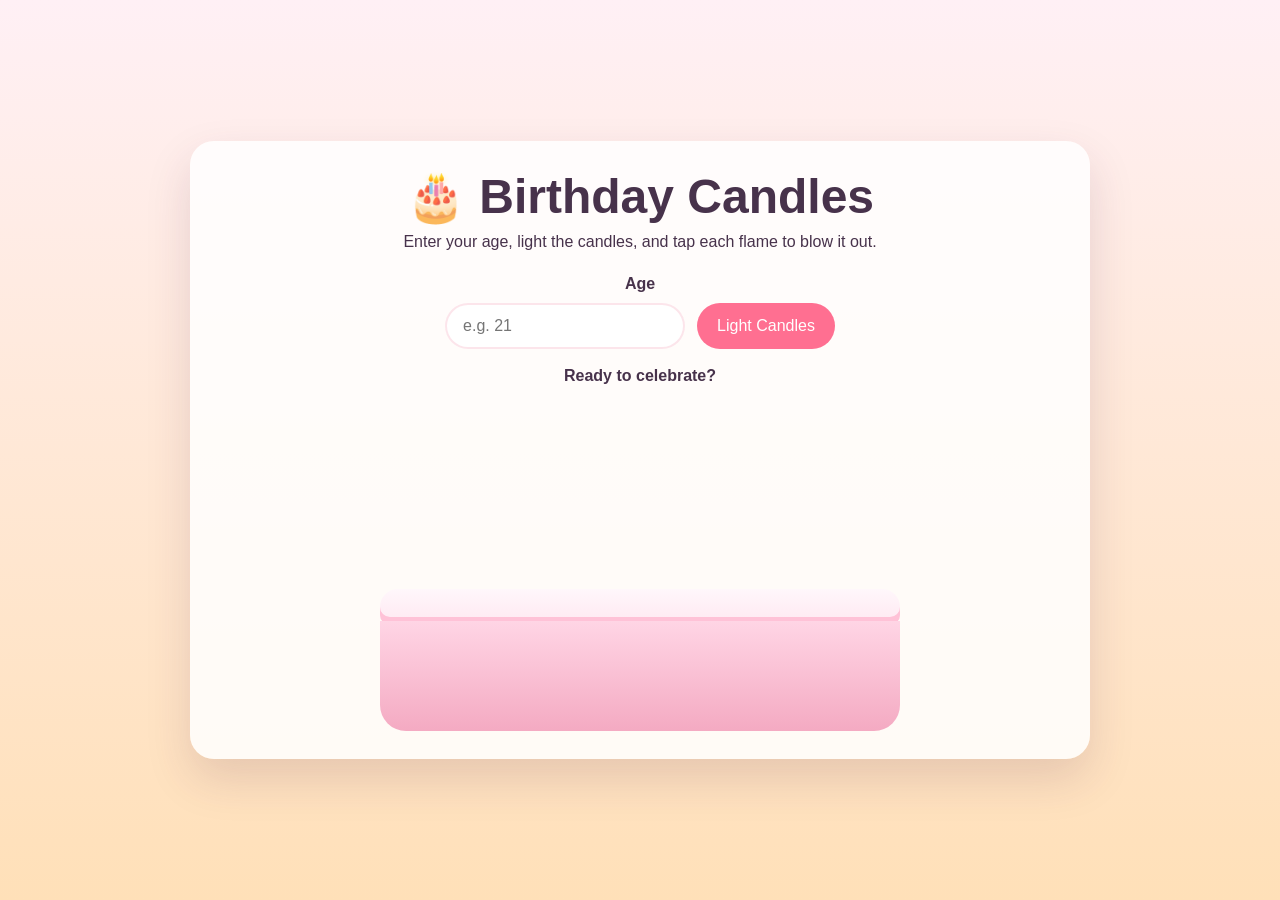
==== index.html @ 6ce31acd "Build birthday candle static site Co-authored-by: RLi43 <33189200+RLi43@users.noreply.github.com>" ====
<!DOCTYPE html>
<html lang="en">
<head>
  <meta charset="UTF-8">
  <meta name="viewport" content="width=device-width, initial-scale=1.0">
  <title>Birthday Candles</title>
  <link rel="stylesheet" href="style.css">
</head>
<body>
  <main class="page">
    <section class="card">
      <h1>🎂 Birthday Candles</h1>
      <p class="intro">Enter your age, light the candles, and tap each flame to blow it out.</p>

      <form id="candle-form" class="controls">
        <label for="age-input">Age</label>
        <div class="input-row">
          <input id="age-input" name="age" type="number" min="1" max="100" inputmode="numeric" placeholder="e.g. 21" required>
          <button type="submit">Light Candles</button>
          <button id="reset-button" type="button" hidden>Relight Candles</button>
        </div>
      </form>

      <p id="message" class="message" aria-live="polite">Ready to celebrate?</p>

      <section id="cake-scene" class="cake-scene" aria-live="polite">
        <div id="candles" class="candles" aria-label="Birthday candles"></div>
        <div class="cake" aria-hidden="true">
          <div class="cake-top"></div>
          <div class="cake-base"></div>
        </div>
      </section>
    </section>
  </main>

  <template id="candle-template">
    <button class="candle" type="button" aria-label="Blow out candle">
      <span class="flame"></span>
      <span class="wick"></span>
      <span class="wax"></span>
    </button>
  </template>

  <script src="script.js"></script>
</body>
</html>
---- style.css ----
:root {
  color-scheme: light;
  --bg-top: #fff0f5;
  --bg-bottom: #ffe0b8;
  --card: rgba(255, 255, 255, 0.86);
  --text: #47324b;
  --accent: #ff6f91;
  --accent-dark: #e95377;
  --cake: #ffd5e5;
  --cake-shadow: #f4aac2;
  --icing: #fff7fb;
}

* {
  box-sizing: border-box;
}

body {
  margin: 0;
  min-height: 100vh;
  font-family: Arial, sans-serif;
  color: var(--text);
  background: linear-gradient(180deg, var(--bg-top), var(--bg-bottom));
}

.page {
  min-height: 100vh;
  display: grid;
  place-items: center;
  padding: 24px;
}

.card {
  width: min(900px, 100%);
  padding: 28px;
  border-radius: 24px;
  background: var(--card);
  box-shadow: 0 20px 45px rgba(86, 42, 76, 0.15);
  text-align: center;
}

h1 {
  margin: 0 0 8px;
  font-size: clamp(2rem, 4vw, 3rem);
}

.intro {
  margin: 0 0 24px;
}

.controls {
  display: grid;
  gap: 10px;
  justify-items: center;
}

.input-row {
  width: 100%;
  display: flex;
  flex-wrap: wrap;
  justify-content: center;
  gap: 12px;
}

label {
  font-weight: 700;
}

input,
button {
  border: 0;
  border-radius: 999px;
  font: inherit;
}

input {
  min-width: min(240px, 100%);
  padding: 14px 18px;
  background: #fff;
  box-shadow: inset 0 0 0 2px rgba(233, 83, 119, 0.15);
}

button {
  padding: 14px 20px;
  background: var(--accent);
  color: #fff;
  cursor: pointer;
  transition: transform 0.15s ease, background 0.15s ease;
}

button:hover,
button:focus-visible {
  background: var(--accent-dark);
  transform: translateY(-1px);
}

.message {
  min-height: 1.5em;
  margin: 18px 0 10px;
  font-weight: 700;
}

.cake-scene {
  position: relative;
  padding-top: 48px;
}

.candles {
  min-height: 150px;
  display: flex;
  flex-wrap: wrap;
  justify-content: center;
  align-items: flex-end;
  gap: 8px 6px;
  margin: 0 auto -10px;
  max-width: 760px;
  position: relative;
  z-index: 1;
}

.candle {
  width: 22px;
  min-width: 22px;
  height: 84px;
  padding: 0;
  position: relative;
  background: transparent;
  border-radius: 10px 10px 6px 6px;
}

.candle:hover,
.candle:focus-visible {
  background: transparent;
  transform: none;
}

.wax,
.wick,
.flame {
  position: absolute;
  left: 50%;
  transform: translateX(-50%);
}

.wax {
  bottom: 0;
  width: 18px;
  height: 58px;
  border-radius: 9px 9px 4px 4px;
  background: repeating-linear-gradient(
    90deg,
    #ff99b2 0,
    #ff99b2 6px,
    #ffd7e4 6px,
    #ffd7e4 12px
  );
  box-shadow: inset 0 -8px 0 rgba(255, 255, 255, 0.18);
}

.wick {
  bottom: 57px;
  width: 3px;
  height: 12px;
  background: #68433b;
  border-radius: 999px;
}

.flame {
  bottom: 64px;
  width: 14px;
  height: 20px;
  border-radius: 50% 50% 50% 50% / 65% 65% 35% 35%;
  background: radial-gradient(circle at 50% 30%, #fff9c8 0 25%, #ffcb66 40%, #ff7b41 70%, rgba(255, 123, 65, 0.8) 100%);
  transform-origin: center bottom;
  animation: flicker 0.8s ease-in-out infinite alternate;
  box-shadow: 0 0 18px rgba(255, 184, 77, 0.75);
}

.candle.out .flame {
  animation: none;
  opacity: 0;
  transform: translateX(-50%) scale(0.2);
  transition: opacity 0.25s ease, transform 0.25s ease;
}

.cake {
  width: min(520px, 90vw);
  margin: 0 auto;
}

.cake-top {
  height: 36px;
  border-radius: 18px 18px 10px 10px;
  background: linear-gradient(180deg, var(--icing), #ffe8f1);
  box-shadow: inset 0 -8px 0 rgba(255, 190, 212, 0.9);
}

.cake-base {
  height: 110px;
  margin-top: -4px;
  border-radius: 0 0 26px 26px;
  background: linear-gradient(180deg, var(--cake), var(--cake-shadow));
}

.celebration {
  position: absolute;
  top: 0;
  left: 50%;
  transform: translateX(-50%);
  width: 100%;
  pointer-events: none;
  font-size: clamp(1.6rem, 4vw, 2.4rem);
  animation: pop-in 0.45s ease;
}

.confetti {
  position: absolute;
  top: 28px;
  left: 50%;
  font-size: 1.5rem;
  animation: confetti-fall 1.6s ease forwards;
}

@keyframes flicker {
  from {
    transform: translateX(-50%) rotate(-3deg) scale(0.96);
  }
  to {
    transform: translateX(-50%) rotate(4deg) scale(1.05);
  }
}

@keyframes pop-in {
  from {
    opacity: 0;
    transform: translateX(-50%) translateY(10px) scale(0.92);
  }
  to {
    opacity: 1;
    transform: translateX(-50%) translateY(0) scale(1);
  }
}

@keyframes confetti-fall {
  from {
    opacity: 0;
    transform: translate(-50%, -10px) rotate(0deg);
  }
  15% {
    opacity: 1;
  }
  to {
    opacity: 0;
    transform: translate(calc(-50% + var(--x)), 170px) rotate(var(--r));
  }
}

@media (max-width: 600px) {
  .card {
    padding: 22px 16px;
  }

  .candle {
    width: 18px;
    min-width: 18px;
    height: 72px;
  }

  .wax {
    width: 14px;
    height: 50px;
  }

  .wick {
    bottom: 49px;
  }

  .flame {
    bottom: 56px;
    width: 12px;
    height: 18px;
  }
}
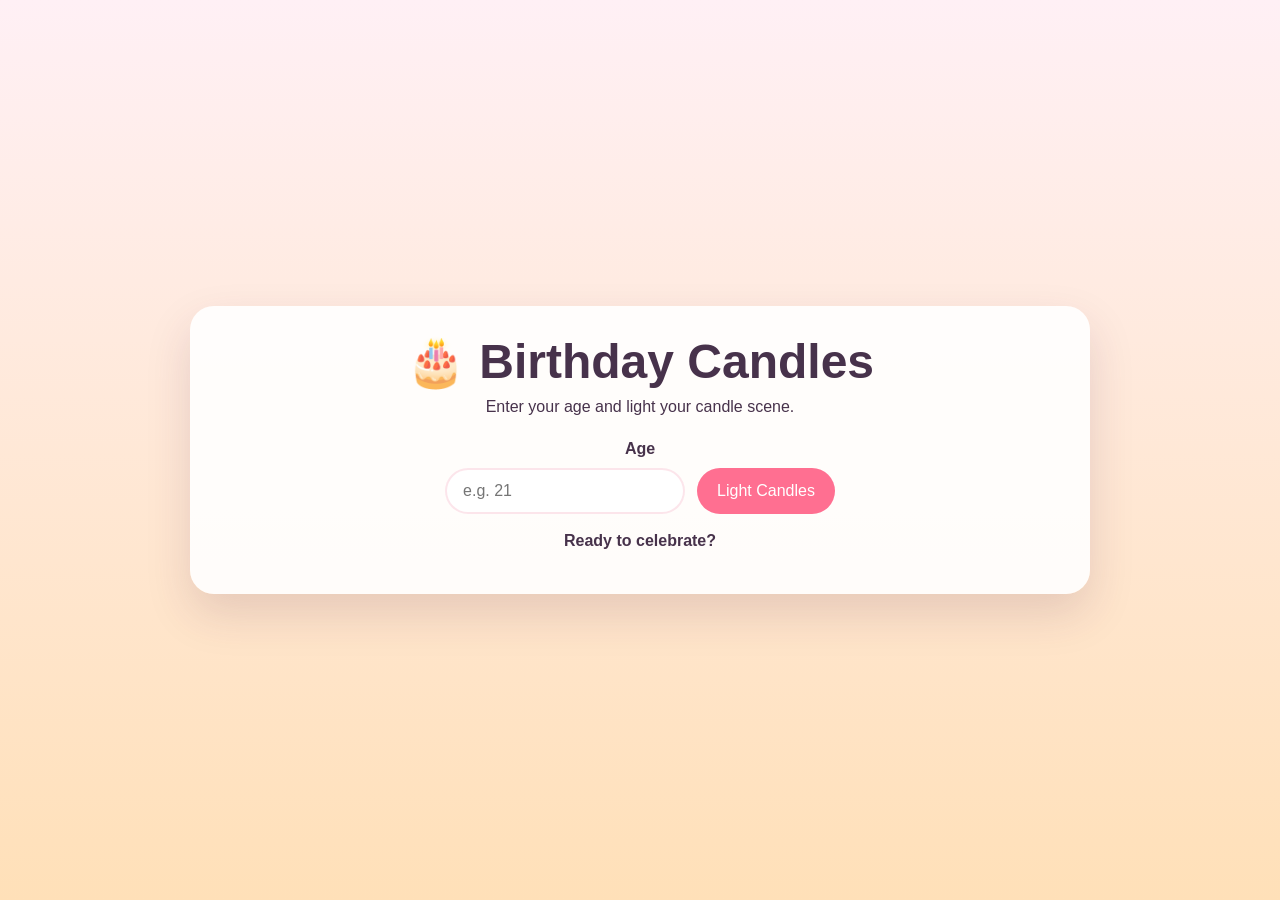
==== commit 5a97b66e: "Split config and candles into two-page flow Co-authored-by: RLi43 <33189200+RLi43@users.noreply.gith" ====
--- a/index.html
+++ b/index.html
@@ -6,40 +6,23 @@
   <title>Birthday Candles</title>
   <link rel="stylesheet" href="style.css">
 </head>
-<body>
+<body class="config-body">
   <main class="page">
-    <section class="card">
+    <section class="card config-card">
       <h1>🎂 Birthday Candles</h1>
-      <p class="intro">Enter your age, light the candles, and tap each flame to blow it out.</p>
+      <p class="intro">Enter your age and light your candle scene.</p>
 
-      <form id="candle-form" class="controls">
+      <form id="config-form" class="controls" action="candles.html" method="get">
         <label for="age-input">Age</label>
         <div class="input-row">
           <input id="age-input" name="age" type="number" min="1" max="100" inputmode="numeric" placeholder="e.g. 21" required>
           <button type="submit">Light Candles</button>
-          <button id="reset-button" type="button" hidden>Relight Candles</button>
         </div>
       </form>
 
       <p id="message" class="message" aria-live="polite">Ready to celebrate?</p>
-
-      <section id="cake-scene" class="cake-scene" aria-live="polite">
-        <div id="candles" class="candles" aria-label="Birthday candles"></div>
-        <div class="cake" aria-hidden="true">
-          <div class="cake-top"></div>
-          <div class="cake-base"></div>
-        </div>
-      </section>
     </section>
   </main>
-
-  <template id="candle-template">
-    <button class="candle" type="button" aria-label="Blow out candle">
-      <span class="flame"></span>
-      <span class="wick"></span>
-      <span class="wax"></span>
-    </button>
-  </template>
 
   <script src="script.js"></script>
 </body>
--- a/style.css
+++ b/style.css
@@ -2,7 +2,7 @@
   color-scheme: light;
   --bg-top: #fff0f5;
   --bg-bottom: #ffe0b8;
-  --card: rgba(255, 255, 255, 0.86);
+  --card: rgba(255, 255, 255, 0.9);
   --text: #47324b;
   --accent: #ff6f91;
   --accent-dark: #e95377;
@@ -20,7 +20,15 @@
   min-height: 100vh;
   font-family: Arial, sans-serif;
   color: var(--text);
+}
+
+.config-body {
   background: linear-gradient(180deg, var(--bg-top), var(--bg-bottom));
+}
+
+.candles-body {
+  background: #000;
+  color: #f7ebff;
 }
 
 .page {
@@ -34,9 +42,18 @@
   width: min(900px, 100%);
   padding: 28px;
   border-radius: 24px;
+  text-align: center;
+}
+
+.config-card {
   background: var(--card);
   box-shadow: 0 20px 45px rgba(86, 42, 76, 0.15);
-  text-align: center;
+}
+
+.candles-card {
+  background: transparent;
+  width: min(980px, 100%);
+  box-shadow: none;
 }
 
 h1 {
@@ -67,7 +84,8 @@
 }
 
 input,
-button {
+button,
+.button-link {
   border: 0;
   border-radius: 999px;
   font: inherit;
@@ -80,16 +98,23 @@
   box-shadow: inset 0 0 0 2px rgba(233, 83, 119, 0.15);
 }
 
-button {
+button,
+.button-link {
   padding: 14px 20px;
   background: var(--accent);
   color: #fff;
   cursor: pointer;
   transition: transform 0.15s ease, background 0.15s ease;
+  text-decoration: none;
+  display: inline-flex;
+  align-items: center;
+  justify-content: center;
 }
 
 button:hover,
-button:focus-visible {
+button:focus-visible,
+.button-link:hover,
+.button-link:focus-visible {
   background: var(--accent-dark);
   transform: translateY(-1px);
 }
@@ -98,6 +123,10 @@
   min-height: 1.5em;
   margin: 18px 0 10px;
   font-weight: 700;
+}
+
+.candles-body .message {
+  color: #f7ebff;
 }
 
 .cake-scene {
@@ -202,6 +231,14 @@
   background: linear-gradient(180deg, var(--cake), var(--cake-shadow));
 }
 
+.actions {
+  margin-top: 24px;
+  display: flex;
+  flex-wrap: wrap;
+  justify-content: center;
+  gap: 12px;
+}
+
 .celebration {
   position: absolute;
   top: 0;
